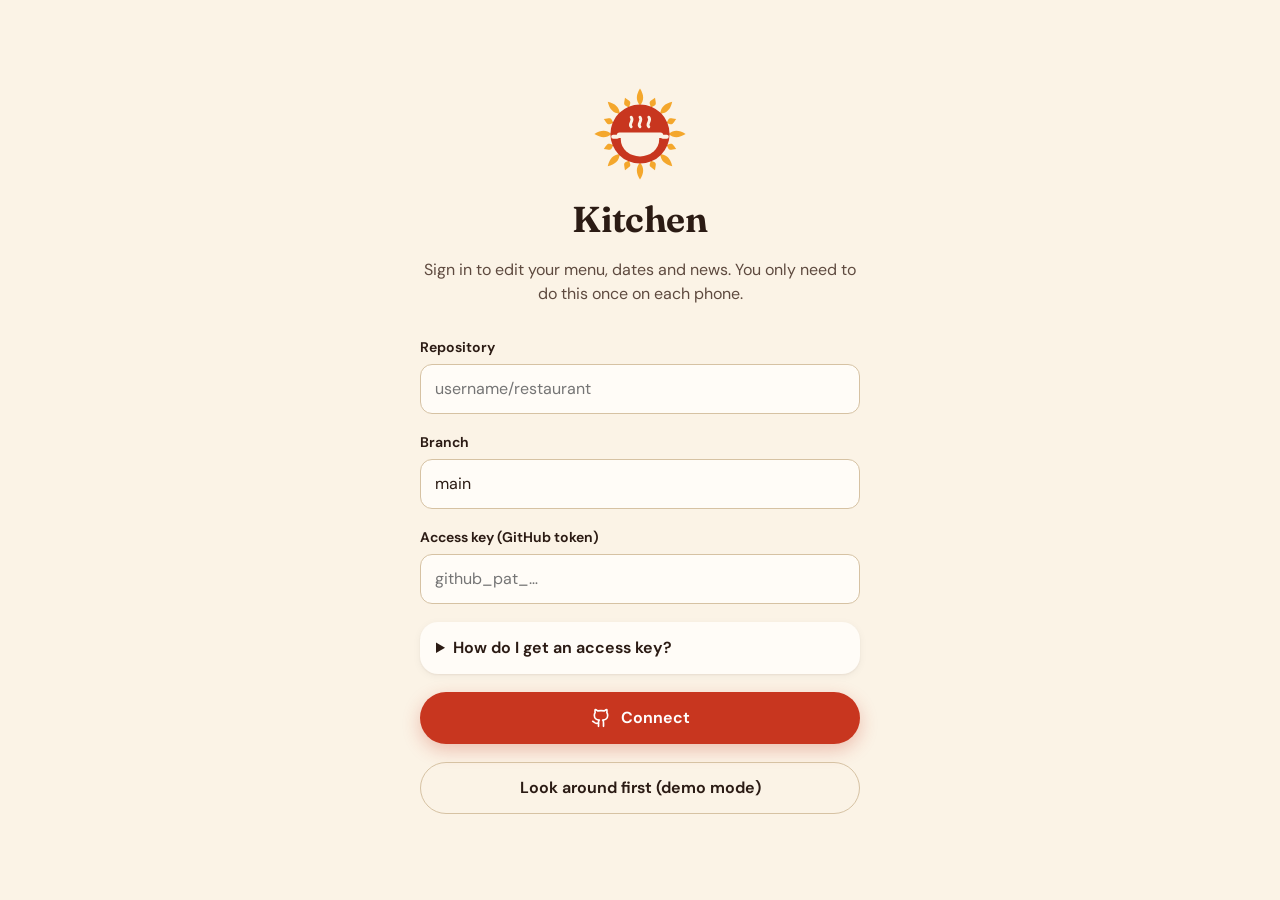
==== admin.html @ a5fedd9f "Build Chez Shashou ordering site, kitchen editor and brand book Mobile-first static web app for Vast" ====
<!doctype html>
<html lang="en">
<head>
  <meta charset="utf-8">
  <meta name="viewport" content="width=device-width, initial-scale=1, viewport-fit=cover">
  <title>Kitchen · Chez Shashou</title>
  <meta name="robots" content="noindex">
  <meta name="theme-color" content="#FBF3E6">
  <link rel="icon" href="assets/img/icon.svg" type="image/svg+xml">
  <link rel="apple-touch-icon" href="assets/img/icon-180.png">
  <meta name="apple-mobile-web-app-capable" content="yes">
  <meta name="apple-mobile-web-app-title" content="Kitchen">
  <link rel="preconnect" href="https://fonts.googleapis.com">
  <link rel="preconnect" href="https://fonts.gstatic.com" crossorigin>
  <link href="https://fonts.googleapis.com/css2?family=DM+Sans:opsz,wght@9..40,400..700&family=Fraunces:ital,opsz,wght@0,9..144,400..800;1,9..144,400..700&display=swap" rel="stylesheet">
  <link rel="stylesheet" href="assets/css/brand.css">
  <link rel="stylesheet" href="assets/css/admin.css">
</head>
<body class="admin">
  <div id="admin"></div>
  <script type="module" src="assets/js/admin.js"></script>
</body>
</html>
---- assets/css/brand.css ----
/* ============================================================
   Chez Shashou: brand tokens + shared components
   Palette drawn from Haitian kitchens, tap-taps and metal art.
   ============================================================ */
:root {
  /* Core palette */
  --piman: #C8361F;        /* scotch-bonnet red: primary */
  --piman-deep: #A02716;
  --piman-tint: #F8DDD3;
  --lanme: #1D3B8B;        /* sea / flag blue: secondary */
  --lanme-tint: #DDE4F5;
  --mango: #F4A72C;        /* mango / sun: accent */
  --mango-tint: #FCE9C6;
  --fey: #2E6B4A;          /* plantain-leaf green: success, veg */
  --fey-tint: #DCEBDF;
  --kafe: #2B1B14;         /* coffee ink: text */
  --kafe-2: #5E4A3F;       /* secondary text */
  --kafe-3: #8E7A6D;       /* tertiary text */
  --lakou: #FBF3E6;        /* courtyard cream: page */
  --sab: #F3E6D0;          /* sand: sunken surfaces */
  --card: #FFFCF7;         /* raised surfaces */
  --line: #E8D9C1;
  --line-strong: #D6C2A3;

  /* Type */
  --font-display: "Fraunces", "Iowan Old Style", Georgia, serif;
  --font-body: "DM Sans", system-ui, -apple-system, "Segoe UI", sans-serif;

  /* Shape & depth */
  --r-xs: 8px; --r-sm: 12px; --r-md: 18px; --r-lg: 26px; --r-pill: 999px;
  --shadow-1: 0 1px 2px rgba(43,27,20,.06), 0 2px 8px rgba(43,27,20,.05);
  --shadow-2: 0 2px 6px rgba(43,27,20,.08), 0 12px 32px rgba(43,27,20,.12);
  --shadow-3: 0 -8px 40px rgba(43,27,20,.18);
  --ease: cubic-bezier(.2,.8,.2,1);

  /* Tap-tap stripe (signature motif) */
  --stripe: linear-gradient(90deg, var(--piman) 0 25%, var(--mango) 25% 50%, var(--fey) 50% 75%, var(--lanme) 75% 100%);

  color-scheme: light;
}

*, *::before, *::after { box-sizing: border-box; }
html { -webkit-text-size-adjust: 100%; scroll-behavior: smooth; }
body {
  margin: 0; background: var(--lakou); color: var(--kafe);
  font: 400 16px/1.5 var(--font-body);
  -webkit-font-smoothing: antialiased; -webkit-tap-highlight-color: transparent;
}
img { display: block; max-width: 100%; }
button, input, select, textarea { font: inherit; color: inherit; }
button { cursor: pointer; }
a { color: inherit; }
h1, h2, h3, h4 { font-family: var(--font-display); font-weight: 650; line-height: 1.1; margin: 0; letter-spacing: -.01em; font-optical-sizing: auto; }
p { margin: 0 0 .8em; }
p:last-child { margin-bottom: 0; }
.i { width: 20px; height: 20px; flex: none; }
.sr { position: absolute; width: 1px; height: 1px; overflow: hidden; clip: rect(0 0 0 0); white-space: nowrap; }
:focus-visible { outline: 3px solid var(--mango); outline-offset: 2px; border-radius: 6px; }

.eyebrow { font: 600 12px/1.2 var(--font-body); letter-spacing: .14em; text-transform: uppercase; color: var(--piman); }
.muted { color: var(--kafe-2); }
.faint { color: var(--kafe-3); }
.stripe { height: 6px; background: var(--stripe); border-radius: 3px; }

/* ---------- Buttons ---------- */
.btn {
  display: inline-flex; align-items: center; justify-content: center; gap: 10px;
  min-height: 52px; padding: 0 22px; border-radius: var(--r-pill);
  border: 0; font-weight: 650; font-size: 16px; text-decoration: none; white-space: nowrap;
  transition: transform .15s var(--ease), background .15s, box-shadow .15s;
}
.btn:active { transform: scale(.98); }
.btn-primary { background: var(--piman); color: #fff; box-shadow: 0 6px 18px rgba(200,54,31,.28); }
.btn-primary:hover { background: var(--piman-deep); }
.btn-dark { background: var(--kafe); color: var(--lakou); }
.btn-wa { background: #1F8F55; color: #fff; box-shadow: 0 6px 18px rgba(31,143,85,.25); }
.btn-wa:hover { background: #17784A; }
.btn-ghost { background: transparent; color: var(--kafe); border: 1.5px solid var(--line-strong); }
.btn-ghost:hover { background: var(--sab); }
.btn-soft { background: var(--sab); color: var(--kafe); }
.btn-block { width: 100%; }
.btn-sm { min-height: 40px; padding: 0 16px; font-size: 14px; }
.btn[disabled], .btn.is-disabled { opacity: .45; pointer-events: none; box-shadow: none; }
.btn .spacer { flex: 1; }

.icon-btn {
  width: 44px; height: 44px; border-radius: 50%; border: 0; display: inline-grid; place-items: center;
  background: var(--card); color: var(--kafe); box-shadow: var(--shadow-1); flex: none;
}
.icon-btn:active { transform: scale(.95); }
.icon-btn.plain { background: transparent; box-shadow: none; }
.icon-btn.on-photo { background: rgba(255,252,247,.92); backdrop-filter: blur(8px); }

/* ---------- Chips, pills, tags ---------- */
.chip {
  display: inline-flex; align-items: center; gap: 6px; min-height: 40px; padding: 0 16px;
  border-radius: var(--r-pill); border: 1.5px solid var(--line-strong); background: var(--card);
  font-weight: 600; font-size: 14px; white-space: nowrap; color: var(--kafe); text-decoration: none;
}
.chip[aria-pressed="true"], .chip.is-on { background: var(--kafe); border-color: var(--kafe); color: var(--lakou); }
.chip.is-off { opacity: .5; text-decoration: line-through; }
.tag {
  display: inline-flex; align-items: center; gap: 4px; padding: 3px 9px 3px 7px; border-radius: var(--r-pill);
  font-size: 12px; font-weight: 650; background: var(--sab); color: var(--kafe-2);
}
.tag .i { width: 13px; height: 13px; }
.tag-spicy { background: var(--piman-tint); color: var(--piman-deep); }
.tag-vegetarian, .tag-vegan { background: var(--fey-tint); color: var(--fey); }
.tag-popular, .tag-new { background: var(--mango-tint); color: #8A5300; }
.pill {
  display: inline-flex; align-items: center; gap: 6px; padding: 5px 12px; border-radius: var(--r-pill);
  font-size: 13px; font-weight: 650;
}
.pill::before { content: ""; width: 7px; height: 7px; border-radius: 50%; background: currentColor; }
.pill-open { background: var(--fey-tint); color: var(--fey); }
.pill-closed { background: var(--sab); color: var(--kafe-2); }
.pill-paused { background: var(--mango-tint); color: #8A5300; }

/* ---------- Cards ---------- */
.card { background: var(--card); border-radius: var(--r-md); box-shadow: var(--shadow-1); }

/* ---------- Form controls ---------- */
.field { display: grid; gap: 6px; }
.field > span, .label { font-size: 14px; font-weight: 650; color: var(--kafe); }
.field small, .hint { font-size: 13px; color: var(--kafe-3); }
.input, .select, .textarea {
  width: 100%; min-height: 50px; padding: 12px 14px; border-radius: var(--r-sm);
  border: 1.5px solid var(--line-strong); background: var(--card); font-size: 16px;
  transition: border-color .15s, box-shadow .15s;
}
.textarea { min-height: 96px; resize: vertical; line-height: 1.45; }
.input:focus, .select:focus, .textarea:focus { outline: none; border-color: var(--kafe); box-shadow: 0 0 0 4px rgba(244,167,44,.35); }
.input.is-invalid, .textarea.is-invalid { border-color: var(--piman); }
.select { appearance: none; background-image: url("data:image/svg+xml,%3Csvg xmlns='http://www.w3.org/2000/svg' width='20' height='20' viewBox='0 0 24 24' fill='none' stroke='%232B1B14' stroke-width='2' stroke-linecap='round'%3E%3Cpath d='m6 9 6 6 6-6'/%3E%3C/svg%3E"); background-repeat: no-repeat; background-position: right 12px center; padding-right: 40px; }
.err { color: var(--piman-deep); font-size: 13px; font-weight: 600; }

/* Option cards (radio) */
.options { display: grid; gap: 10px; }
.option {
  display: flex; gap: 12px; align-items: center; padding: 14px 16px; border-radius: var(--r-sm);
  border: 1.5px solid var(--line-strong); background: var(--card); cursor: pointer;
}
.option input { position: absolute; opacity: 0; pointer-events: none; }
.option .dot { width: 22px; height: 22px; border-radius: 50%; border: 2px solid var(--line-strong); flex: none; display: grid; place-items: center; }
.option:has(input:checked) { border-color: var(--kafe); box-shadow: 0 0 0 1px var(--kafe) inset; }
.option:has(input:checked) .dot { border-color: var(--piman); }
.option:has(input:checked) .dot::after { content: ""; width: 10px; height: 10px; border-radius: 50%; background: var(--piman); }
.option:has(input:focus-visible) { outline: 3px solid var(--mango); outline-offset: 2px; }
.option .grow { flex: 1; min-width: 0; }
.option b { display: block; font-weight: 650; }
.option small { color: var(--kafe-3); font-size: 13px; }

/* Switch */
.switch { position: relative; width: 50px; height: 30px; flex: none; }
.switch input { position: absolute; inset: 0; opacity: 0; margin: 0; cursor: pointer; z-index: 1; }
.switch span { position: absolute; inset: 0; border-radius: 99px; background: var(--line-strong); transition: background .2s; }
.switch span::after { content: ""; position: absolute; top: 3px; left: 3px; width: 24px; height: 24px; border-radius: 50%; background: #fff; box-shadow: 0 1px 3px rgba(0,0,0,.2); transition: transform .2s var(--ease); }
.switch input:checked + span { background: var(--fey); }
.switch input:checked + span::after { transform: translateX(20px); }
.switch input:focus-visible + span { outline: 3px solid var(--mango); outline-offset: 2px; }
.switch.danger input:checked + span { background: var(--piman); }

/* Stepper */
.stepper { display: inline-flex; align-items: center; gap: 2px; background: var(--sab); border-radius: var(--r-pill); padding: 4px; }
.stepper button { width: 38px; height: 38px; border-radius: 50%; border: 0; background: var(--card); display: grid; place-items: center; box-shadow: var(--shadow-1); }
.stepper button[disabled] { opacity: .4; }
.stepper output { min-width: 32px; text-align: center; font-weight: 700; font-variant-numeric: tabular-nums; }
.stepper.lg button { width: 46px; height: 46px; }
.stepper.lg output { min-width: 40px; font-size: 18px; }

/* ---------- Sheets (bottom sheet on phone, dialog on desktop) ---------- */
.scrim { position: fixed; inset: 0; background: rgba(43,27,20,.45); z-index: 50; opacity: 0; transition: opacity .25s; }
.scrim.in { opacity: 1; }
.sheet {
  position: fixed; left: 0; right: 0; bottom: 0; z-index: 51; max-height: 94dvh; overflow: auto; overscroll-behavior: contain;
  background: var(--lakou); border-radius: var(--r-lg) var(--r-lg) 0 0; box-shadow: var(--shadow-3);
  transform: translateY(100%); transition: transform .32s var(--ease);
  padding-bottom: env(safe-area-inset-bottom);
}
.sheet.in { transform: none; }
.sheet .grabber { width: 40px; height: 5px; border-radius: 3px; background: var(--line-strong); margin: 10px auto 0; }
@media (min-width: 760px) {
  .sheet { left: 50%; right: auto; bottom: auto; top: 50%; width: min(560px, 92vw); max-height: 88vh; border-radius: var(--r-lg); transform: translate(-50%, -46%) scale(.98); opacity: 0; transition: transform .28s var(--ease), opacity .2s; }
  .sheet.in { transform: translate(-50%, -50%); opacity: 1; }
  .sheet .grabber { display: none; }
}

/* ---------- Toast ---------- */
.toast {
  position: fixed; left: 50%; bottom: calc(96px + env(safe-area-inset-bottom)); transform: translate(-50%, 20px); z-index: 80;
  background: var(--kafe); color: var(--lakou); padding: 12px 18px; border-radius: var(--r-pill);
  font-weight: 600; font-size: 14px; display: flex; gap: 8px; align-items: center; box-shadow: var(--shadow-2);
  opacity: 0; transition: opacity .2s, transform .25s var(--ease); pointer-events: none; max-width: calc(100vw - 32px); white-space: nowrap;
}
.toast.in { opacity: 1; transform: translate(-50%, 0); }
.toast .i { color: var(--mango); }

/* ---------- Photo placeholder (dish without a photo yet) ---------- */
.ph { position: relative; width: 100%; height: 100%; display: grid; place-items: center; overflow: hidden; }
.ph img { width: 34%; max-width: 110px; opacity: .2; }
.ph span { position: absolute; left: 0; right: 0; bottom: 10%; text-align: center; font: italic 600 clamp(16px, 4.6vw, 22px)/1 var(--font-display); padding: 0 10px; }
.ph::before { content: ""; position: absolute; inset: 0; background-image: radial-gradient(currentColor 1.2px, transparent 1.4px); background-size: 14px 14px; opacity: .12; }
.ph-red { background: var(--piman-tint); color: var(--piman-deep); }
.ph-blue { background: var(--lanme-tint); color: var(--lanme); }
.ph-mango { background: var(--mango-tint); color: #8A5300; }
.ph-green { background: var(--fey-tint); color: var(--fey); }

@media (prefers-reduced-motion: reduce) {
  *, *::before, *::after { transition-duration: .01ms !important; animation-duration: .01ms !important; scroll-behavior: auto !important; }
}
---- assets/css/admin.css ----
/* ============ Kitchen editor ============ */
body.admin { background: var(--lakou); min-height: 100dvh; }
.a-wrap { max-width: 720px; margin: 0 auto; padding: 0 16px; }

.a-top { position: sticky; top: 0; z-index: 30; background: color-mix(in srgb, var(--lakou) 90%, transparent); backdrop-filter: blur(14px); -webkit-backdrop-filter: blur(14px); border-bottom: 1px solid var(--line); }
.a-top .a-wrap { display: flex; align-items: center; gap: 10px; height: 62px; }
.a-top .mark { width: 36px; height: 36px; }
.a-top .ttl { margin-right: auto; line-height: 1.1; }
.a-top .ttl b { font: 700 19px var(--font-display); display: block; }
.a-top .ttl small { color: var(--kafe-3); font-size: 12px; }
.a-top .icon-btn { background: var(--sab); box-shadow: none; }
.pub { position: relative; }
.pub .dot { position: absolute; top: -3px; right: -3px; width: 14px; height: 14px; border-radius: 50%; background: var(--mango); border: 2.5px solid var(--lakou); }

.a-main { padding: 18px 0 calc(110px + env(safe-area-inset-bottom)); }
.a-h1 { display: flex; align-items: end; justify-content: space-between; gap: 12px; margin-bottom: 16px; }
.a-h1 h1 { font-size: 32px; }
.a-h1 p { color: var(--kafe-3); font-size: 14px; margin: 4px 0 0; }

.unsaved { display: flex; align-items: center; gap: 10px; padding: 12px 14px; border-radius: var(--r-md); background: var(--mango-tint); color: #5A3600; font-size: 14px; font-weight: 600; margin-bottom: 16px; }
.unsaved .grow { flex: 1; }
.unsaved .btn { min-height: 38px; }

/* Tab bar */
.tabbar { position: fixed; left: 0; right: 0; bottom: 0; z-index: 35; background: var(--card); border-top: 1px solid var(--line); padding-bottom: env(safe-area-inset-bottom); }
.tabbar .a-wrap { display: grid; grid-template-columns: repeat(4, 1fr); }
.tabbar button { border: 0; background: none; display: grid; justify-items: center; gap: 3px; padding: 10px 0 8px; font-size: 12px; font-weight: 650; color: var(--kafe-3); position: relative; }
.tabbar button .i { width: 22px; height: 22px; }
.tabbar button[aria-current="page"] { color: var(--piman); }
.tabbar button[aria-current="page"]::before { content: ""; position: absolute; top: 0; left: 30%; right: 30%; height: 3px; border-radius: 0 0 3px 3px; background: var(--piman); }

/* Lists */
.group { margin-top: 22px; }
.group > h2 { font: 700 13px var(--font-body); letter-spacing: .1em; text-transform: uppercase; color: var(--kafe-3); margin: 0 4px 8px; display: flex; justify-content: space-between; align-items: center; }
.group > h2 button { font: 650 13px var(--font-body); letter-spacing: 0; text-transform: none; color: var(--piman); background: none; border: 0; padding: 4px; }
.list { background: var(--card); border-radius: var(--r-md); box-shadow: var(--shadow-1); overflow: hidden; }
.item { display: flex; align-items: center; gap: 12px; padding: 12px 14px; border-bottom: 1px solid var(--line); min-height: 64px; background: none; border-left: 0; border-right: 0; border-top: 0; width: 100%; text-align: left; }
.item:last-child { border-bottom: 0; }
.item.tap { cursor: pointer; }
.item.tap:active { background: var(--sab); }
.item .thumb { width: 56px; height: 56px; border-radius: var(--r-sm); overflow: hidden; flex: none; background: var(--sab); }
.item .thumb > img, .item .thumb > .ph { width: 100%; height: 100%; object-fit: cover; }
.item .thumb .ph span { display: none; }
.item .thumb .ph img { width: 60%; }
.item .grow { flex: 1; min-width: 0; }
.item b { display: block; font-weight: 700; overflow: hidden; text-overflow: ellipsis; white-space: nowrap; }
.item small { display: block; color: var(--kafe-3); font-size: 13px; overflow: hidden; text-overflow: ellipsis; white-space: nowrap; }
.item .badges { display: flex; gap: 4px; flex-wrap: wrap; margin-top: 4px; }
.item .badges .tag { font-size: 11px; padding: 2px 8px; }
.item.is-muted .thumb, .item.is-muted b { opacity: .45; }
.item .sw { display: grid; justify-items: center; gap: 2px; font-size: 11px; color: var(--kafe-3); font-weight: 600; }
.item .chev { color: var(--line-strong); }
.badge-out { background: var(--kafe) !important; color: var(--lakou) !important; }
.badge-hidden { background: var(--line) !important; }

.cal { width: 50px; flex: none; text-align: center; border-radius: var(--r-sm); overflow: hidden; background: var(--lakou); border: 1px solid var(--line); }
.cal small { display: block; background: var(--piman); color: #fff !important; font-size: 10px !important; font-weight: 700; letter-spacing: .08em; text-transform: uppercase; padding: 2px 0; }
.cal b { font: 700 20px/1.5 var(--font-display) !important; }
.item.past .cal small { background: var(--kafe-3); }

.add-row { display: flex; gap: 8px; flex-wrap: wrap; }
.fab {
  position: fixed; right: max(16px, calc(50% - 344px)); bottom: calc(84px + env(safe-area-inset-bottom)); z-index: 36;
  display: inline-flex; align-items: center; gap: 8px; min-height: 56px; padding: 0 22px 0 18px; border-radius: var(--r-pill); border: 0;
  background: var(--piman); color: #fff; font-weight: 700; box-shadow: 0 10px 28px rgba(200,54,31,.38);
}

.empty-card { text-align: center; padding: 32px 18px; display: grid; justify-items: center; gap: 10px; }
.empty-card img { width: 64px; }
.empty-card h3 { font-size: 22px; }
.empty-card p { color: var(--kafe-2); max-width: 34ch; }

/* Editor sheet */
.ed { display: flex; flex-direction: column; min-height: 100%; }
.ed-head { position: sticky; top: 0; z-index: 3; display: flex; align-items: center; gap: 8px; padding: 12px 14px; background: var(--lakou); border-bottom: 1px solid var(--line); }
.ed-head h2 { flex: 1; font-size: 20px; text-align: center; }
.ed-head .icon-btn { background: var(--sab); box-shadow: none; width: 40px; height: 40px; }
.ed-body { padding: 18px 18px 24px; display: grid; gap: 18px; }
.ed-foot { position: sticky; bottom: 0; display: flex; gap: 10px; padding: 12px 18px calc(12px + env(safe-area-inset-bottom)); background: var(--lakou); border-top: 1px solid var(--line); z-index: 3; }
.ed-foot .btn-primary { flex: 1; }
.sheet.full { top: 0; max-height: 100dvh; border-radius: 0; }
@media (min-width: 760px) { .sheet.full { top: 50%; max-height: 90vh; border-radius: var(--r-lg); } }

.row2 { display: grid; grid-template-columns: 1fr 1fr; gap: 12px; }
.chips { display: flex; flex-wrap: wrap; gap: 8px; }
.chips .chip { min-height: 38px; padding: 0 14px; }
.presets { display: flex; flex-wrap: wrap; gap: 6px; margin-top: 4px; }
.presets button { border: 0; background: var(--sab); border-radius: var(--r-pill); padding: 6px 12px; font-size: 13px; font-weight: 600; color: var(--kafe-2); }

.toggle-row { display: flex; align-items: center; gap: 14px; padding: 14px 16px; border-bottom: 1px solid var(--line); }
.toggle-row:last-child { border-bottom: 0; }
.toggle-row .grow { flex: 1; }
.toggle-row b { display: block; font-weight: 650; }
.toggle-row small { color: var(--kafe-3); font-size: 13px; }

.photo-pick { position: relative; aspect-ratio: 4 / 3; border-radius: var(--r-md); overflow: hidden; background: var(--sab); border: 2px dashed var(--line-strong); display: grid; place-items: center; text-align: center; cursor: pointer; }
.photo-pick.has { border-style: solid; border-color: transparent; }
.photo-pick > img { position: absolute; inset: 0; width: 100%; height: 100%; object-fit: cover; }
.photo-pick .cta { display: grid; justify-items: center; gap: 6px; color: var(--kafe-2); font-weight: 650; }
.photo-pick .cta .i { width: 34px; height: 34px; color: var(--piman); }
.photo-pick input { position: absolute; inset: 0; opacity: 0; cursor: pointer; }
.photo-pick .over { position: absolute; left: 10px; bottom: 10px; right: 10px; display: flex; gap: 8px; justify-content: space-between; z-index: 1; pointer-events: none; }
.photo-pick .over > * { pointer-events: auto; }
.photo-pick .over .pill-btn { display: inline-flex; gap: 6px; align-items: center; padding: 8px 14px; border-radius: var(--r-pill); background: rgba(255,252,247,.94); font-weight: 650; font-size: 14px; border: 0; box-shadow: var(--shadow-1); }
.photo-pick.busy::after { content: "Uploading…"; position: absolute; inset: 0; display: grid; place-items: center; background: rgba(251,243,230,.8); font-weight: 700; }
.photo-sm { aspect-ratio: 16 / 9; }

.tone-opts { display: grid; grid-template-columns: repeat(3, 1fr); gap: 8px; }
.tone-opts label { position: relative; border-radius: var(--r-sm); padding: 12px 8px; text-align: center; font-weight: 650; font-size: 14px; cursor: pointer; border: 2px solid transparent; }
.tone-opts input { position: absolute; opacity: 0; }
.tone-opts label:has(input:checked) { border-color: var(--kafe); }
.tone-opts label:has(input:focus-visible) { outline: 3px solid var(--mango); }

.danger-link { background: none; border: 0; color: var(--piman-deep); font-weight: 650; display: inline-flex; gap: 6px; align-items: center; padding: 10px 0; }

.fulf { display: grid; gap: 10px; }
.fulf .card { padding: 14px; display: grid; gap: 10px; }

/* Connect screen */
.connect { min-height: 100dvh; display: grid; place-items: center; padding: 24px 16px; }
.connect .box { width: 100%; max-width: 440px; display: grid; gap: 18px; }
.connect .hero-mark { width: 96px; margin: 0 auto; }
.connect h1 { font-size: 36px; text-align: center; }
.connect .lead { text-align: center; color: var(--kafe-2); }
.connect details { background: var(--card); border-radius: var(--r-md); padding: 14px 16px; box-shadow: var(--shadow-1); }
.connect summary { font-weight: 650; cursor: pointer; }
.connect ol { padding-left: 20px; margin: 12px 0 0; display: grid; gap: 8px; color: var(--kafe-2); font-size: 15px; }
.connect code { background: var(--sab); padding: 1px 6px; border-radius: 6px; font-size: 14px; }

.done { text-align: center; padding: 28px 22px calc(28px + env(safe-area-inset-bottom)); display: grid; justify-items: center; gap: 12px; }
.done img { width: 110px; animation: spin 30s linear infinite; }
@keyframes spin { to { transform: rotate(360deg); } }
.done h2 { font-size: 30px; }
.done p { color: var(--kafe-2); }
.done .btn { width: 100%; }
.progress { width: 100%; height: 8px; border-radius: 4px; background: var(--sab); overflow: hidden; }
.progress i { display: block; height: 100%; width: 30%; background: var(--stripe); animation: prog 1.2s ease-in-out infinite; }
@keyframes prog { 0% { transform: translateX(-100%); } 100% { transform: translateX(340%); } }
.admin .toast { bottom: calc(156px + env(safe-area-inset-bottom)); }
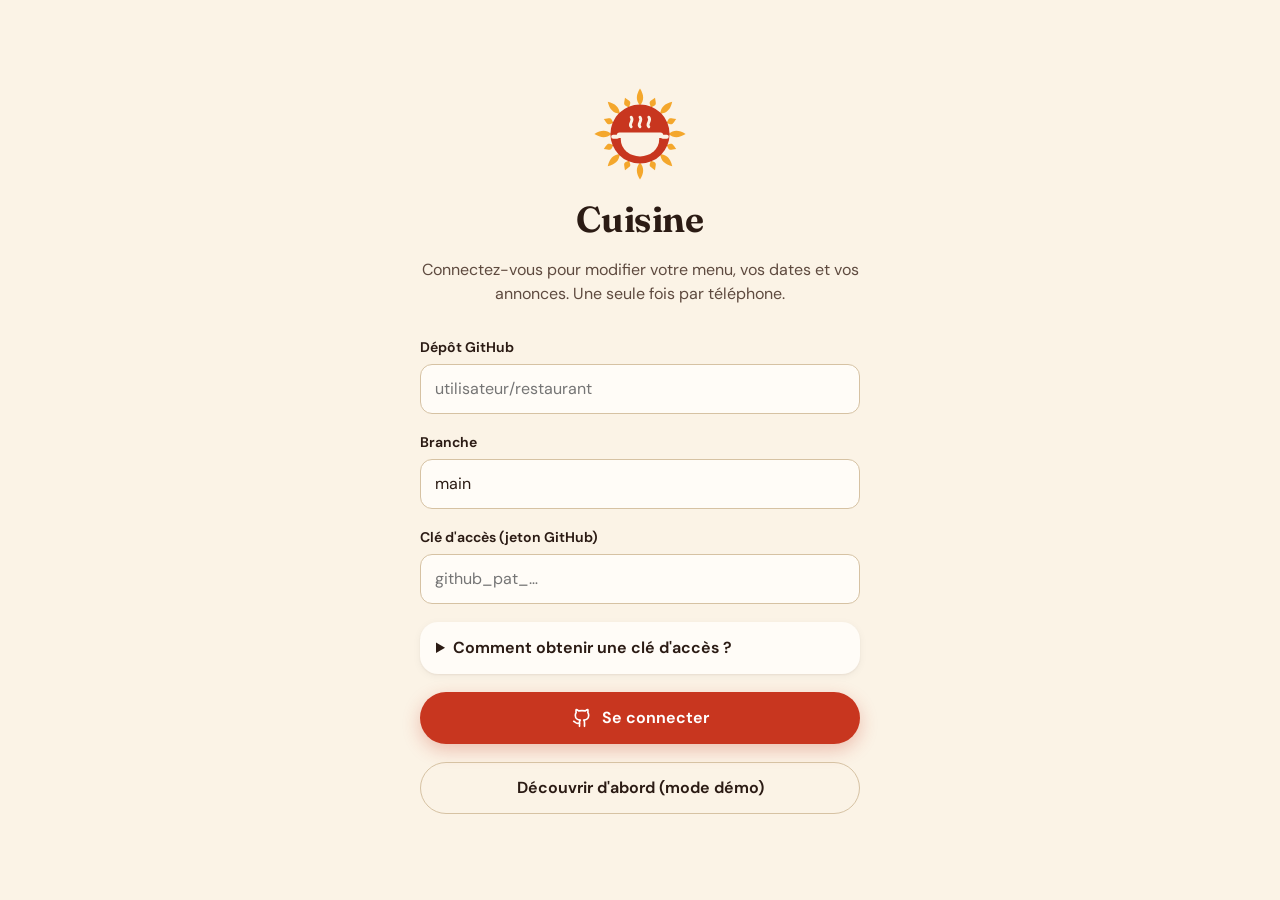
==== commit 2655a6c3: "Switch the site and kitchen editor to French - All customer and editor text, order messages and toas" ====
--- a/admin.html
+++ b/admin.html
@@ -1,15 +1,15 @@
 <!doctype html>
-<html lang="en">
+<html lang="fr">
 <head>
   <meta charset="utf-8">
   <meta name="viewport" content="width=device-width, initial-scale=1, viewport-fit=cover">
-  <title>Kitchen · Chez Shashou</title>
+  <title>Cuisine · Chez Shashou</title>
   <meta name="robots" content="noindex">
   <meta name="theme-color" content="#FBF3E6">
   <link rel="icon" href="assets/img/icon.svg" type="image/svg+xml">
   <link rel="apple-touch-icon" href="assets/img/icon-180.png">
   <meta name="apple-mobile-web-app-capable" content="yes">
-  <meta name="apple-mobile-web-app-title" content="Kitchen">
+  <meta name="apple-mobile-web-app-title" content="Cuisine">
   <link rel="preconnect" href="https://fonts.googleapis.com">
   <link rel="preconnect" href="https://fonts.gstatic.com" crossorigin>
   <link href="https://fonts.googleapis.com/css2?family=DM+Sans:opsz,wght@9..40,400..700&family=Fraunces:ital,opsz,wght@0,9..144,400..800;1,9..144,400..700&display=swap" rel="stylesheet">
--- a/assets/css/brand.css
+++ b/assets/css/brand.css
@@ -190,7 +190,7 @@
   position: fixed; left: 50%; bottom: calc(96px + env(safe-area-inset-bottom)); transform: translate(-50%, 20px); z-index: 80;
   background: var(--kafe); color: var(--lakou); padding: 12px 18px; border-radius: var(--r-pill);
   font-weight: 600; font-size: 14px; display: flex; gap: 8px; align-items: center; box-shadow: var(--shadow-2);
-  opacity: 0; transition: opacity .2s, transform .25s var(--ease); pointer-events: none; max-width: calc(100vw - 32px); white-space: nowrap;
+  opacity: 0; transition: opacity .2s, transform .25s var(--ease); pointer-events: none; width: max-content; max-width: calc(100vw - 32px); text-align: center;
 }
 .toast.in { opacity: 1; transform: translate(-50%, 0); }
 .toast .i { color: var(--mango); }
